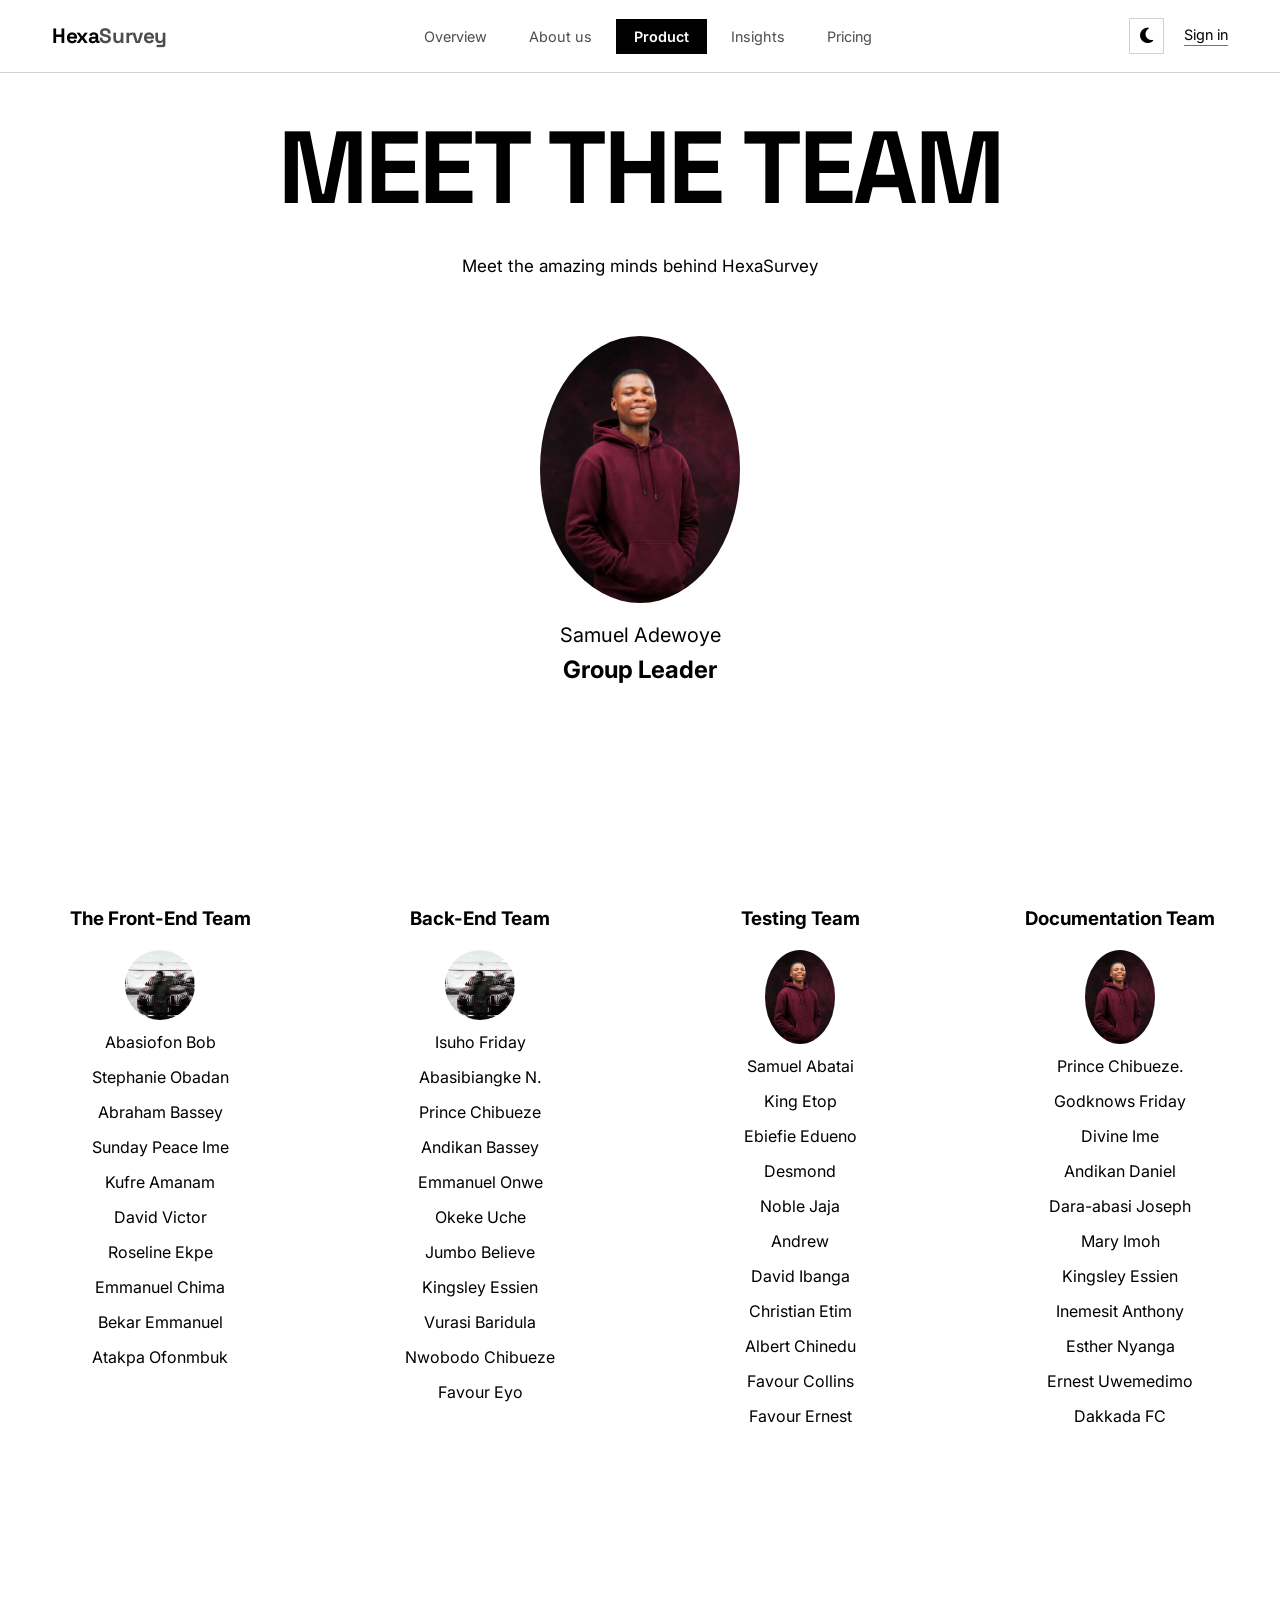
==== about-us.html @ a9819d5c "Update navigation links and correct page title in HTML files" ====
<!DOCTYPE html>
<html lang="en">
<head>
    <meta charset="UTF-8">
    <meta name="viewport" content="width=device-width, initial-scale=1.0">
    <link rel="preconnect" href="https://fonts.googleapis.com">
    <link rel="preconnect" href="https://fonts.gstatic.com" crossorigin>
    <link href="https://fonts.googleapis.com/css2?family=Space+Grotesk:wght@500;600;700&family=Inter:wght@400;500;600&family=JetBrains+Mono:wght@400;500;600&display=swap" rel="stylesheet">
    <link rel="stylesheet" href="https://cdnjs.cloudflare.com/ajax/libs/font-awesome/6.4.0/css/all.min.css">
    <link rel="stylesheet" href="surv-land.css">
    <title>About Us - HexaSurvey</title>

    <style>
    body {
        padding-bottom: 200px;
    }
    .the-actual-team {
        display: grid;
        grid-template-columns: 1fr 1fr 1fr 1fr;
        margin-top: 40px;
        place-content: center;
        min-height: 100vh;
        align-items: start;
        justify-items: center;
    }

    @media (max-width: 800px) {
        .the-actual-team {
            grid-template-columns: 1fr 1fr;
            row-gap: 50px;
            place-content: center;
            min-height: 100vh;
            align-items: start;
            justify-items: center;
        }
    }

    .the-actual-team h3 {
        color: var(--white);
        text-align: center;
        margin-bottom: 20px;
    }

    .front-end div {
        display: flex;
        flex-direction: column;
        align-items: center;
        gap: 12px;
        margin: 15px;
    }

    .front-end img {
        width: 70px;
        border-radius: 50%;
    }

    .back-end div {
        display: flex;
        flex-direction: column;
        align-items: center;
        gap: 12px;
        margin: 15px;
    }

    .back-end img {
        width: 70px;
        border-radius: 50%;
    }

    @keyframes scroll-reveal {
        from {
            opacity: 0;
            transform: translateX(60px) scale(0.85);
        }
        to {
            opacity: 1;
            transform: translateY(0) scale(1);
        }
    }

    .prince,
    .the-actual-team h3,
    .front-end div, 
    .back-end div {
        animation: scroll-reveal linear both;
        animation-timeline: view();
        animation-range: entry 10% cover 30%;
    }
    </style>
</head>

<header class="nav">
  <div class="nav-inner">
    <div class="logo">Hexa<span class="x">Survey</span></div>
    <ul class="nav-links">
      <li><a href="#features">Overview</a></li>
      <li><a href="about-us.html">About us</a></li>
      <li><a href="index.html" class="active">Product</a></li>
      <li><a href="#metrics">Insights</a></li>
      <li><a href="#pricing">Pricing</a></li>
    </ul>
    <!-- Inside <header class="nav"> -> <div class="nav-actions"> -->
<div class="nav-actions">
  <button id="themeToggle" class="theme-toggle-btn" aria-label="Toggle theme">
    <i class="fa-solid fa-sun" id="themeIcon"></i>
  </button>
  <a href="auth.html" class="sign-in nav-cta">Sign in</a>
  <div class="bar"><i class="fa-solid fa-bars"></i></div>
</div>
  </div>
  <div class="wrappednav">
    <div class="close-bar"><i class="fa-solid fa-xmark"></i></div>
    <ul class="nav-linkss">
      <li><a href="index.html#features">Overview</a></li>
      <li><a href="about-us.html">About us</a></li>
      <li><a href="index.html" class="active">Product</a></li>
      <li><a href="index.html#metrics">Insights</a></li>
      <li><a href="index.html#pricing">Pricing</a></li>
      <li><a href="auth.html">Sign in</a></li>
    </ul>
  </div>
</header>

<body>
    <section class="" style="margin-top: 120px;">
        <h1 class="headline" style="text-align: center;">
            <span><em>Meet the Team</em></span>
        </h1>
        <p style="text-align: center; margin-top: 40px; font-size: 17px;"> Meet the amazing minds behind HexaSurvey</p>
    </section>
<br><br><br>
    <section class="prince">
        <img src="prince.jpeg" style="width: 200px; border-radius: 50%; display: block; margin-left: auto; margin-right: auto;">
          <p style="text-align: center; margin-top: 20px; font-size: 20px;">Samuel Adewoye</p>
        <h2 style="text-align: center; margin-top: 8px;">Group Leader</h2>
    </section>

    <section class="the-actual-team">
        <section class="front-end">
            <h3>The Front-End Team</h3>
            <div><img src="my dp.jpg"> <p> Abasiofon Bob</p></div>
            <div> <p> Stephanie Obadan</p></div>
            <div> <p> Abraham Bassey</p></div>
            <div> <p> Sunday Peace Ime</p></div>
            <div> <p> Kufre Amanam</p></div>
            <div> <p> David Victor</p></div>
            <div> <p> Roseline Ekpe</p></div>
            <div> <p> Emmanuel Chima</p></div>
            <div> <p> Bekar Emmanuel</p></div>
            <div> <p> Atakpa Ofonmbuk</p></div>
        </section>

        <section class="back-end">
            <h3>Back-End Team</h3>
            <div> <img src="my dp.jpg"> <p> Isuho Friday</p></div>
            <div> <p>Abasibiangke N.</p></div>
            <div> <p> Prince Chibueze</p></div>
            <div> <p> Andikan Bassey</p></div>
            <div> <p> Emmanuel Onwe</p></div>
            <div> <p> Okeke Uche</p></div>
            <div> <p> Jumbo Believe</p></div>
            <div> <p> Kingsley Essien</p></div>
            <div> <p> Vurasi Baridula</p></div>
            <div> <p> Nwobodo Chibueze</p></div>
            <div> <p> Favour Eyo</p></div>
        </section>

        <section class="back-end">
             <h3>Testing Team</h3>
            <div><img src="prince.jpeg"> <p> Samuel Abatai</p></div>
            <div> <p>King Etop</p></div> <div> <p> Ebiefie Edueno</p></div>
            <div> <p> Desmond</p></div>
            <div> <p> Noble Jaja</p></div>
            <div> <p> Andrew</p></div>
            <div> <p> David Ibanga</p></div>
            <div> <p> Christian Etim</p></div>
            <div> <p> Albert Chinedu</p></div>
            <div> <p> Favour Collins</p></div>
            <div> <p> Favour Ernest</p></div>
        </section>

        <section class="back-end">
             <h3>Documentation Team</h3>
            <div> <img src="prince.jpeg"> <p> Prince Chibueze.</p></div>
            <div> <p> Godknows Friday</p></div>
            <div> <p> Divine Ime</p></div>
            <div> <p> Andikan Daniel</p></div>
            <div> <p> Dara-abasi Joseph</p></div>
            <div> <p> Mary Imoh </p></div>
            <div> <p> Kingsley Essien</p></div>
            <div> <p> Inemesit Anthony</p></div>
            <div> <p> Esther Nyanga</p></div>
            <div> <p> Ernest Uwemedimo</p></div>
            <div> <p> Dakkada FC</p></div>
        </section>
    </section>

    <script src="theme.js"></script>
    <script>
      const bar = document.querySelector('.bar');
      const closeBtn = document.querySelector('.close-bar');
      const wrappedNav = document.querySelector('.wrappednav');
      const mobileLinks = document.querySelectorAll('.nav-linkss a');

      bar.addEventListener('click', () => {
        wrappedNav.classList.add('open');
      });

      closeBtn.addEventListener('click', () => {
        wrappedNav.classList.remove('open');
      });

      mobileLinks.forEach(link => {
        link.addEventListener('click', () => {
          wrappedNav.classList.remove('open');
        });
      });
    </script>
</body>
</html>
---- surv-land.css ----
:root {
  
  --bg:            #000000;
  --bg-elevated:   #0a0a0a;
  --bg-card:       #111111;
  --white:         #ffffff;
  --muted:         #a3a3a3;
  --muted-dim:     #737373;
  --border:        rgba(255,255,255,0.18);
  --nav-bg:        rgba(0,0,0,0.85);

  --font-display: 'Space Grotesk', 'Arial Black', sans-serif;
  --font-body:    'Inter', sans-serif;
  --font-mono:    'JetBrains Mono', monospace;

  --fs-hero: clamp(3.2rem, 8vw, 6.4rem);
  --fs-h2:   clamp(2rem, 4.2vw, 3.2rem);
  --fs-h3:   1.4rem;
  --fs-body: 1rem;
  --fs-sm:   0.85rem;

  --maxw: 1240px;
  --radius-lg: 0px;
  --radius-md: 0px;
  --radius-pill: 0px;
  --gap: 24px;

  --ease-out: cubic-bezier(.16,.84,.44,1);
  --dur-slow: 900ms;
  --dur-med: 600ms;
}

html.light-theme {
  --bg:            #ffffff;
  --bg-elevated:   #ffffff;
  --bg-card:       #f4f4f4;
  --white:         #000000;
  --muted:         #4d4d4d;
  --muted-dim:     #737373;
  --border:        rgba(0,0,0,0.18);
  --nav-bg:        rgba(255,255,255,0.85);
}

@media (prefers-reduced-motion: reduce){
  *{ animation-duration: 0.01ms !important; animation-iteration-count: 1 !important; transition-duration: 0.01ms !important; scroll-behavior: auto !important; }
}

*{ box-sizing: border-box; margin:0; padding:0; }
html{ scroll-behavior: smooth; }
body{
  background: var(--bg);
  color: var(--white);
  font-family: var(--font-body);
  overflow-x: hidden;
  -webkit-font-smoothing: antialiased;
  transition: background-color 0.4s ease, color 0.4s ease;
}
a{ color: inherit; text-decoration:none; }
ul{ list-style:none; }
img,svg{ display:block; max-width:100%; }
::selection{ background: var(--white); color: var(--bg); }

section{ position: relative; }
.wrap{ max-width: var(--maxw); margin: 0 auto; padding: 0 32px; }

a:focus-visible, button:focus-visible{
  outline: 2px solid var(--white);
  outline-offset: 3px;
}
.reveal{
  opacity: 0;
  transform: translateY(36px);
  transition: opacity var(--dur-slow) var(--ease-out), transform var(--dur-slow) var(--ease-out);
  will-change: transform, opacity;
}
.reveal.in-view{ opacity: 1; transform: translateY(0); }
.reveal-left{ transform: translateX(-48px); }
.reveal-left.in-view{ transform: translateX(0); }
.reveal-right{ transform: translateX(48px); }
.reveal-right.in-view{ transform: translateX(0); }
.reveal-scale{ transform: scale(.88); }
.reveal-scale.in-view{ transform: scale(1); }
.stagger > *{ transition-delay: calc(var(--i, 0) * 90ms); }

header.nav{
  position: fixed; top:0; left:0; right:0; z-index: 100;
  backdrop-filter: blur(14px);
  background: var(--nav-bg);
  border-bottom: 1px solid var(--border);
  transition: background 0.4s ease, border-color 0.4s ease;
}
.theme-toggle-btn {
  background: transparent;
  border: 1px solid var(--border);
  font-size: 1.1rem;
  color: var(--white);
  cursor: pointer;
  padding: 8px 10px;
  display: inline-flex;
  align-items: center;
  justify-content: center;
  transition: border-color 0.3s ease, color 0.3s ease;
}
.theme-toggle-btn:hover {
  border-color: var(--white);
}

.nav-inner{
  display:flex; align-items:center; justify-content:space-between;
  padding: 18px 32px; max-width: var(--maxw); margin:0 auto;
}
.logo{
  font-family: var(--font-display);
  font-weight: 700; font-size: 1.3rem; letter-spacing: -0.02em;
  display:flex; align-items:center;
}
.logo .x{ color: var(--muted); }
.nav-links{ display:flex; align-items:center; gap: 6px; }
.nav-links li a{
  font-size: 0.9rem; color: var(--muted); padding: 9px 18px;
  transition: color .3s, background .3s;
}
.nav-links li a:hover{ color: var(--white); }
.nav-links li a.active{
  background: var(--white); color: var(--bg); font-weight: 600;
}
.nav-actions{
  display: flex;
  align-items: center;
  gap: 20px;
}
.sign-in{ font-size: 0.9rem; border-bottom: 1px solid var(--muted-dim); padding-bottom: 2px; transition: border-color .3s, color .3s; }
.sign-in:hover{ border-color: var(--white); color: var(--white); }
.nav-links li, .nav-cta{ opacity:0; transform: translateY(-14px); animation: navDrop .6s var(--ease-out) forwards; }
.logo{ opacity:0; animation: navDrop .6s var(--ease-out) forwards; }
.nav-links li:nth-child(1){ animation-delay: .05s; }
.nav-links li:nth-child(2){ animation-delay: .12s; }
.nav-links li:nth-child(3){ animation-delay: .19s; }
.nav-links li:nth-child(4){ animation-delay: .26s; }
.nav-links li:nth-child(5){ animation-delay: .33s; }
.nav-cta{ animation-delay: .4s; }
@keyframes navDrop{ to{ opacity:1; transform: translateY(0); } }

.bar{
  display: none;
  font-size: 1.5rem;
  color: var(--white);
  cursor: pointer;
  transition: color 0.3s;
}
.bar:hover{ color: var(--muted); }

.wrappednav{
  position: fixed;
  top: 0;
  right: -100%;
  width: 100%;
  height: 100vh;
  background: var(--bg);
  z-index: 200;
  display: flex;
  flex-direction: column;
  justify-content: center;
  align-items: center;
  transition: right 0.4s var(--ease-out);
}
.wrappednav.open{ right: 0; }
.close-bar{
  position: absolute;
  top: 24px;
  right: 32px;
  font-size: 1.8rem;
  color: var(--white);
  cursor: pointer;
  transition: color 0.3s;
}
.close-bar:hover{ color: var(--muted); }
.nav-linkss{
  display: flex;
  flex-direction: column;
  align-items: center;
  gap: 24px;
}
.nav-linkss li a{
  font-family: var(--font-display);
  font-size: 1.8rem;
  color: var(--muted);
  transition: color 0.3s;
}
.nav-linkss li a:hover, .nav-linkss li a.active{ color: var(--white); }

.hero{
  min-height: 100vh;
  padding: 150px 0 90px;
  position: relative;
  overflow: hidden;
  background: var(--bg);
}
.blob{ display: none; }

.hero-grid{
  display:grid; grid-template-columns: 1.15fr 1fr; gap: 40px; align-items:center;
  position: relative; z-index:2;
}
.eyebrow{
  font-family: var(--font-mono); font-size: 0.78rem; letter-spacing: 0.14em; text-transform: uppercase;
  color: var(--muted); margin-bottom: 22px; display:flex; align-items:center; gap:10px;
}
.eyebrow::before{ content:''; width:8px; height:8px; background: var(--white); animation: pulseDot 1.8s ease-in-out infinite; }
@keyframes pulseDot{ 0%,100%{ opacity:1; transform:scale(1);} 50%{ opacity:.4; transform:scale(1.4);} }

h1.headline{
  font-family: var(--font-display); font-weight: 700; letter-spacing: -0.03em;
  font-size: var(--fs-hero); line-height: 0.94; text-transform: uppercase;
  color: var(--white);
}
h1.headline span{ display:block; overflow:hidden; }
h1.headline span em{
  font-style: normal; display:block;
  transform: translateY(110%); animation: lineUp 1s var(--ease-out) forwards;
}
h1.headline span:nth-child(2) em{ animation-delay: .12s; color: var(--muted); }
@keyframes lineUp{ to{ transform: translateY(0); } }

.hero-sub{
  margin-top: 26px; color: var(--muted); font-size: 1.05rem; max-width: 420px;
  opacity:0; animation: fadeUp 1s var(--ease-out) forwards; animation-delay: .5s;
}
@keyframes fadeUp{ from{ opacity:0; transform: translateY(20px);} to{ opacity:1; transform:translateY(0);} }

.hero-ctas{ display:flex; gap:14px; margin-top: 38px; opacity:0; animation: fadeUp 1s var(--ease-out) forwards; animation-delay: .65s; }
.btn{
  font-family: var(--font-body); font-weight: 600; font-size: 0.92rem;
  padding: 15px 28px; cursor:pointer; border: 1px solid var(--white);
  transition: transform .35s var(--ease-out), background .35s, color .35s;
}
.btn-primary{
  background: var(--white);
  color: var(--bg);
}
.btn-primary:hover{ transform: translateY(-3px); }
.btn-ghost{
  background: transparent; color: var(--white); border: 1px solid var(--border);
}
.btn-ghost:hover{ border-color: var(--white); transform: translateY(-3px); }

.hero-right{ display:flex; flex-direction: column; gap: 22px; }
.hero-right-head{ opacity:0; animation: fadeUp 1s var(--ease-out) forwards; animation-delay: .3s; }
.hero-right-head h2{
  font-family: var(--font-display); font-size: 1.6rem; font-weight: 600; line-height:1.2; margin-bottom:10px;
  color: var(--white);
}
.hero-right-head p{ color: var(--muted); font-size: 0.95rem; max-width: 340px; }

.stat-cards{ display:flex; gap: 16px; }
.stat-card{
  flex:1; background: var(--bg-card); border: 1px solid var(--border);
  padding: 22px 20px; opacity:0; transform: translateY(30px);
  animation: fadeUp .9s var(--ease-out) forwards;
}
.stat-card:nth-child(1){ animation-delay: .6s; }
.stat-card:nth-child(2){ animation-delay: .75s; }
.stat-card .num{
  font-family: var(--font-mono); font-size: 1.6rem; font-weight: 600; color: var(--white);
}
.stat-card .label{ font-size: 0.82rem; color: var(--muted-dim); margin-top: 8px; }

.logos-section{ padding: 70px 0 40px; border-bottom: 1px solid var(--border); }
.logos-label{ text-align:center; font-family: var(--font-mono); font-size:0.78rem; letter-spacing:.12em; text-transform:uppercase; color: var(--muted-dim); margin-bottom: 34px; }
.marquee{ overflow:hidden; position: relative; mask-image: linear-gradient(90deg, transparent, black 12%, black 88%, transparent); }
.marquee-track{ display:flex; gap: 70px; width: max-content; animation: scrollLeft 26s linear infinite; }
.marquee-track span{ font-family: var(--font-display); font-weight:600; font-size:1.3rem; color: var(--muted-dim); white-space:nowrap; }
@keyframes scrollLeft{ from{ transform: translateX(0);} to{ transform: translateX(-50%);} }

.features{ padding: 140px 0; }
.section-head{ max-width: 640px; margin-bottom: 70px; }
.section-head .eyebrow{ margin-bottom:16px; }
.section-head h2{ font-family: var(--font-display); font-size: var(--fs-h2); font-weight:700; letter-spacing:-0.02em; line-height:1.05; color: var(--white); }
.section-head p{ color: var(--muted); margin-top: 18px; font-size:1.05rem; max-width: 480px; }

.feature-grid{ display:grid; grid-template-columns: repeat(3, 1fr); gap: var(--gap); }
.feature-card{
  background: var(--bg-elevated); border:1px solid var(--border);
  padding: 38px 30px; transition: transform .5s var(--ease-out), border-color .5s;
}
.feature-card:hover{ transform: translateY(-8px); border-color: var(--white); }
.feature-card h3{ font-family: var(--font-display); font-size: 1.25rem; font-weight:600; margin-bottom: 12px; color: var(--white); }
.feature-card p{ color: var(--muted); font-size: 0.94rem; line-height:1.6; }
.feature-tag{ font-family: var(--font-mono); font-size:0.75rem; color: var(--muted-dim); margin-bottom:14px; display:block; letter-spacing:.08em; }

.metrics{
  padding: 110px 0;
  border-top:1px solid var(--border); border-bottom:1px solid var(--border);
}
.metrics-grid{ display:grid; grid-template-columns: repeat(4,1fr); gap: 30px; text-align:center; }
.metric .num{
  font-family: var(--font-mono); font-weight:600; font-size: clamp(2.2rem, 4vw, 3.2rem);
  color: var(--white);
}
.metric .label{ color: var(--muted-dim); font-size:0.88rem; margin-top:10px; }

.testimonial{ padding: 140px 0; text-align:center; }
.testimonial blockquote{
  font-family: var(--font-display); font-size: clamp(1.5rem, 3vw, 2.3rem); font-weight:600;
  max-width: 820px; margin: 0 auto; line-height:1.3; letter-spacing:-0.01em; color: var(--white);
}
.testimonial .quote-mark{ font-size: 4rem; color: var(--muted); line-height:0; display:block; margin-bottom: 10px; font-family: var(--font-display); }
.testimonial-author{ margin-top: 34px; color: var(--muted); font-size:0.95rem; }
.testimonial-author strong{ color: var(--white); }

.cta-band{
  margin: 0 32px 140px; max-width: calc(var(--maxw) - 64px); margin-left:auto; margin-right:auto;
  padding: 90px 60px; text-align:center; position: relative; overflow:hidden;
  background: var(--bg-elevated);
  border: 1px solid var(--border);
}
.cta-band h2{ font-family: var(--font-display); font-size: var(--fs-h2); font-weight:700; letter-spacing:-0.02em; position:relative; z-index:2; color: var(--white); }
.cta-band p{ color: var(--muted); margin: 18px 0 36px; position:relative; z-index:2; }
.cta-band .hero-ctas{ justify-content:center; position:relative; z-index:2; opacity:1; animation:none; }

footer{ padding: 50px 0; border-top: 1px solid var(--border); }
.footer-inner{ display:flex; justify-content:space-between; align-items:center; flex-wrap:wrap; gap:16px; }
.footer-links{ display:flex; gap: 28px; }
.footer-links a{ color: var(--muted-dim); font-size:0.88rem; transition: color .3s; }
.footer-links a:hover{ color: var(--white); }
.footer-copy{ color: var(--muted-dim); font-size:0.82rem; font-family: var(--font-mono); }

@media (max-width: 800px){
  .hero-grid{ grid-template-columns: 1fr; }
  .hero{ padding-top: 130px; }
  .nav-links{ display:none; }
  .feature-grid{ grid-template-columns: 1fr; }
  .metrics-grid{ grid-template-columns: repeat(2,1fr); }
  .cta-band{ margin: 0 16px 100px; padding: 60px 30px; }
  .stat-cards{ flex-direction:column; }
  .bar{ display: block; }
  .sign-in{ display: none; }
}
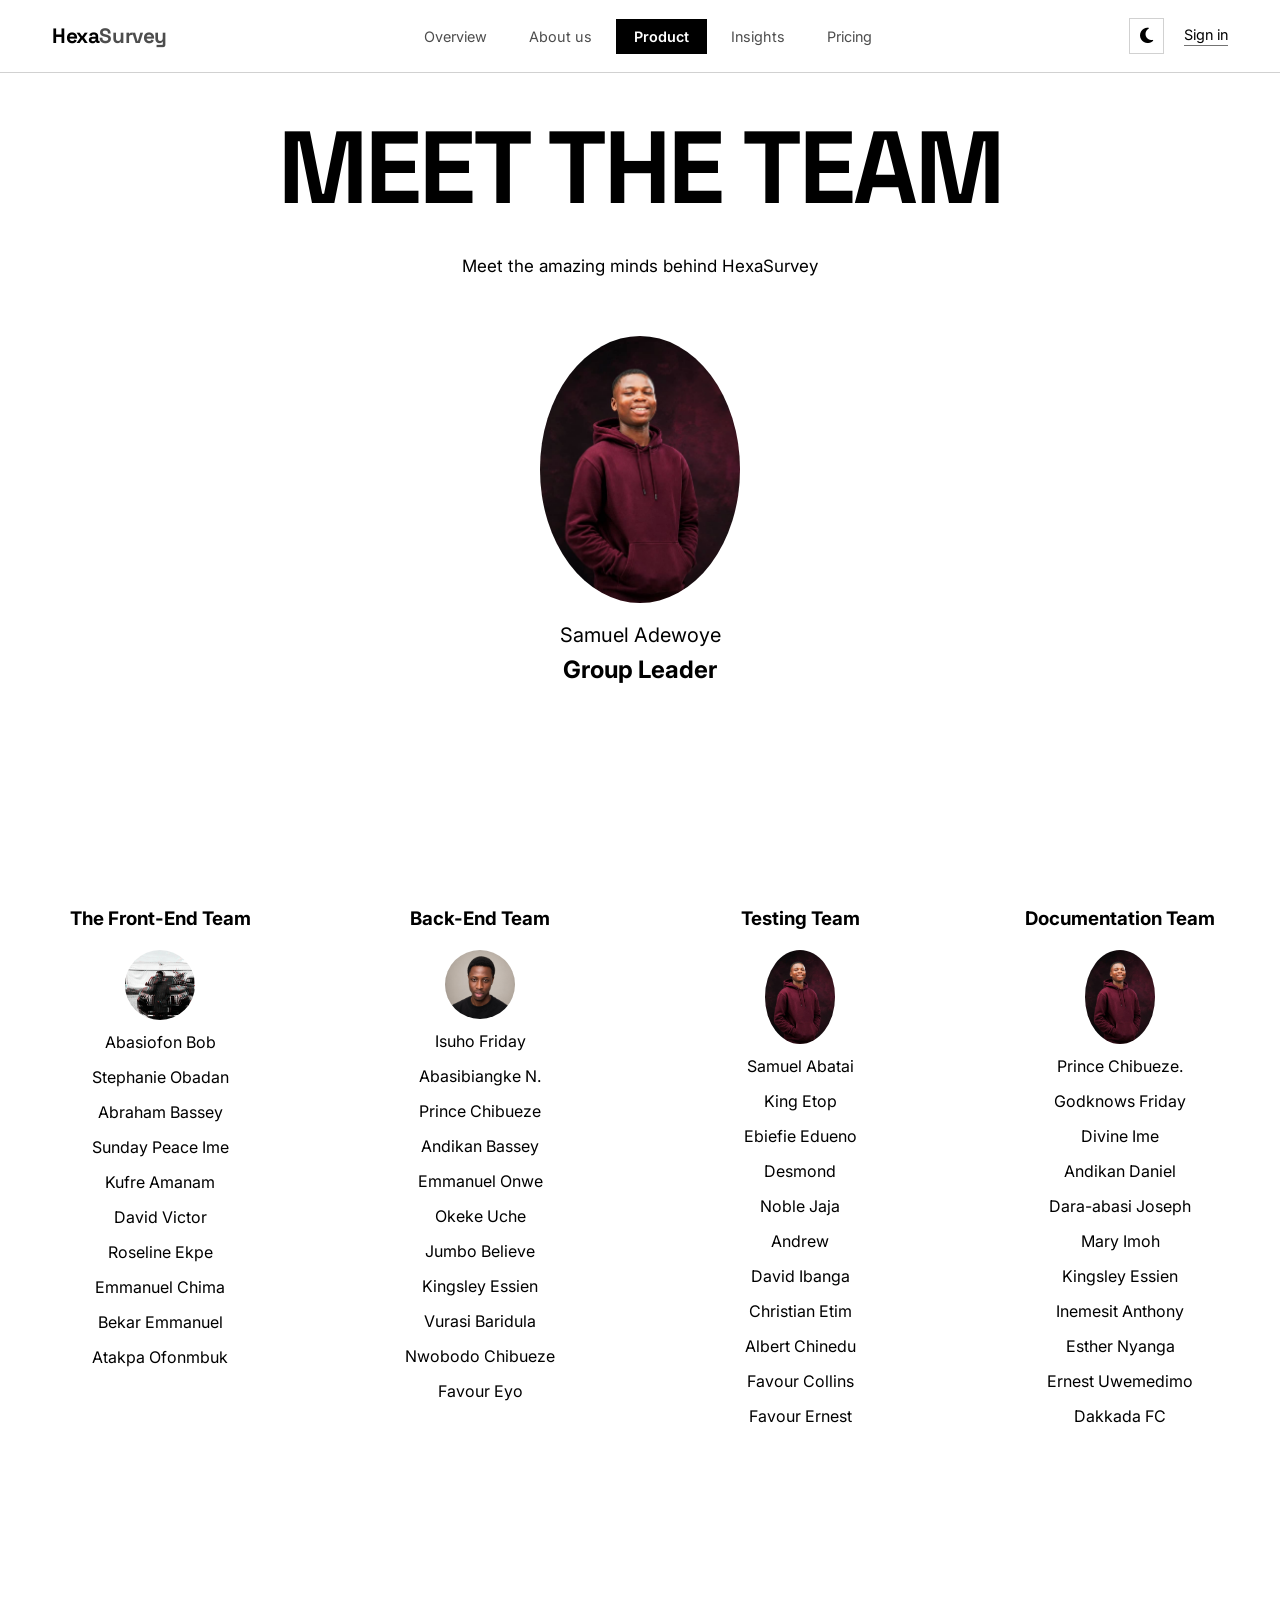
==== commit 7df0edd7: "Add Isuho's profile image to the About Us page" ====
--- a/about-us.html
+++ b/about-us.html
@@ -152,7 +152,7 @@
 
         <section class="back-end">
             <h3>Back-End Team</h3>
-            <div> <img src="my dp.jpg"> <p> Isuho Friday</p></div>
+            <div> <img src="Isuho.jpg"> <p> Isuho Friday</p></div>
             <div> <p>Abasibiangke N.</p></div>
             <div> <p> Prince Chibueze</p></div>
             <div> <p> Andikan Bassey</p></div>
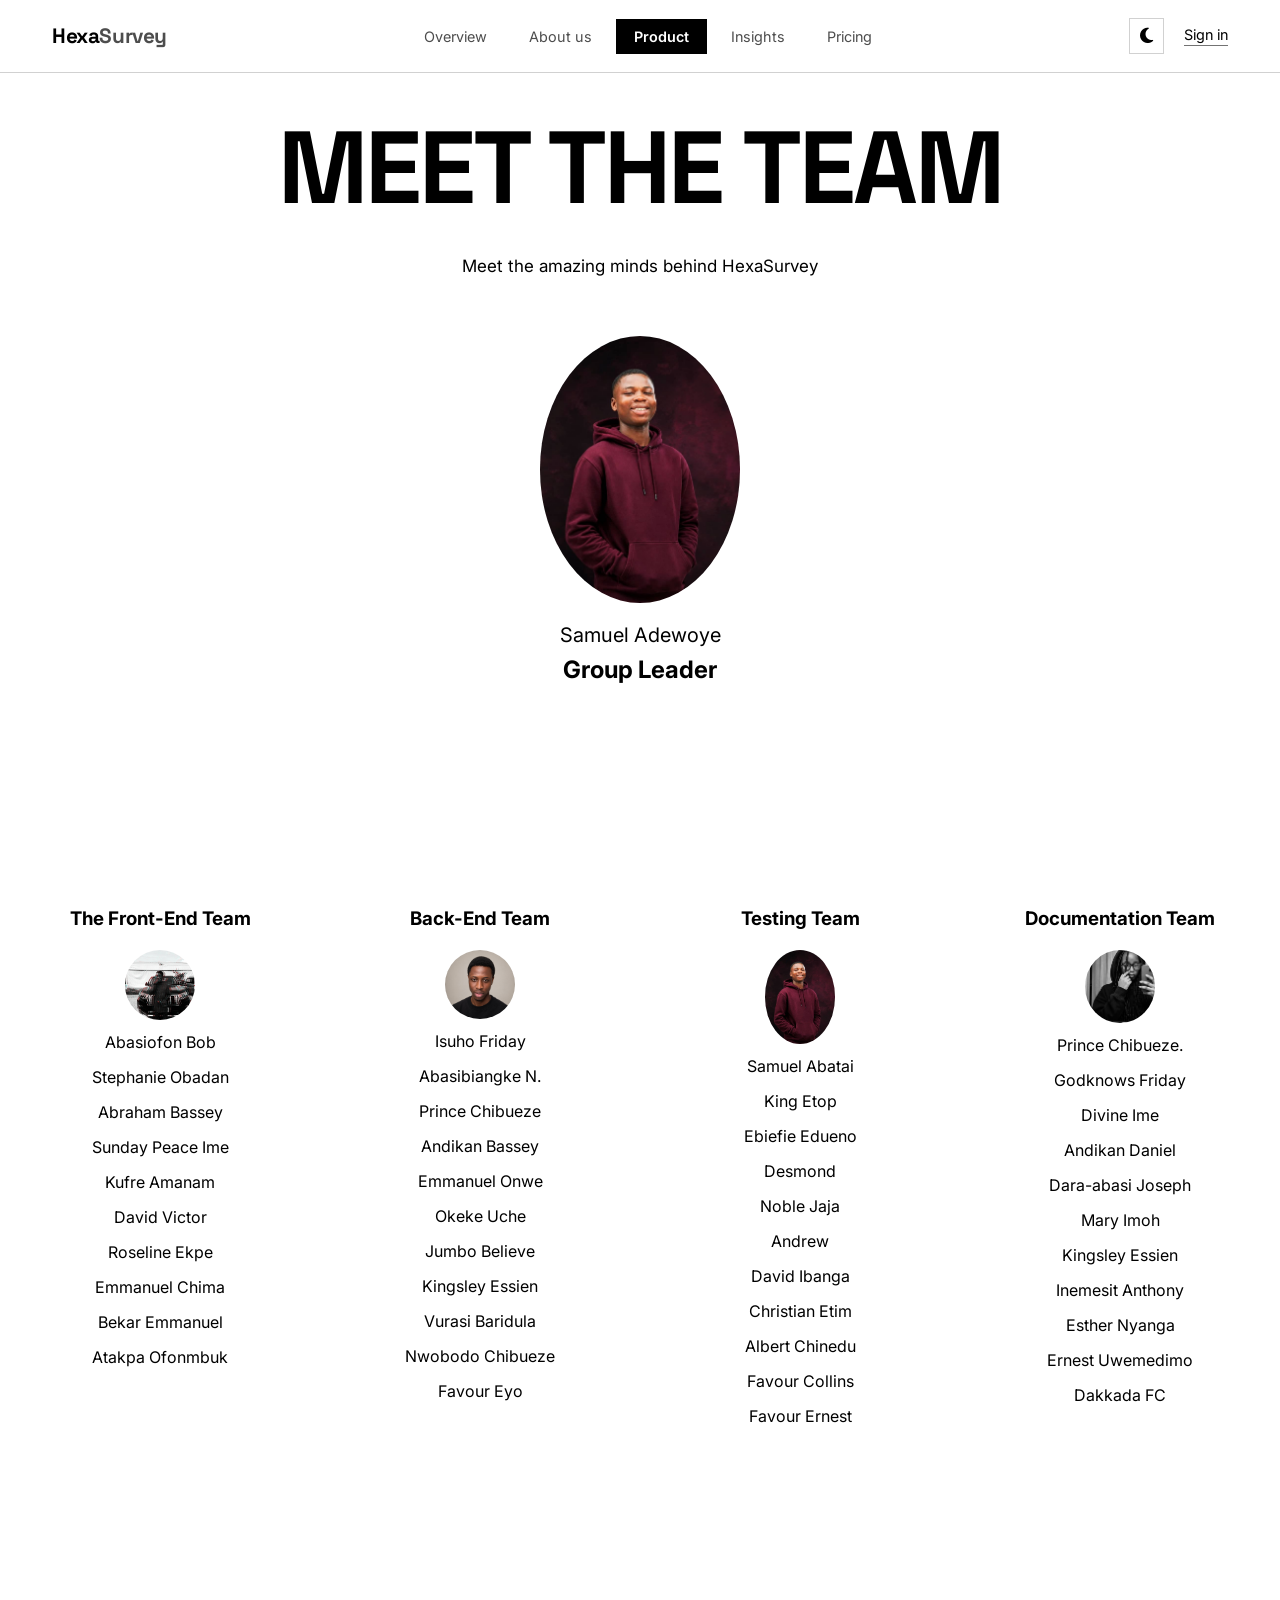
==== commit d717595b: "Update documentation team image to use Steph's photo" ====
--- a/about-us.html
+++ b/about-us.html
@@ -181,7 +181,7 @@
 
         <section class="back-end">
              <h3>Documentation Team</h3>
-            <div> <img src="prince.jpeg"> <p> Prince Chibueze.</p></div>
+            <div> <img src="steph.jpg"> <p> Prince Chibueze.</p></div>
             <div> <p> Godknows Friday</p></div>
             <div> <p> Divine Ime</p></div>
             <div> <p> Andikan Daniel</p></div>
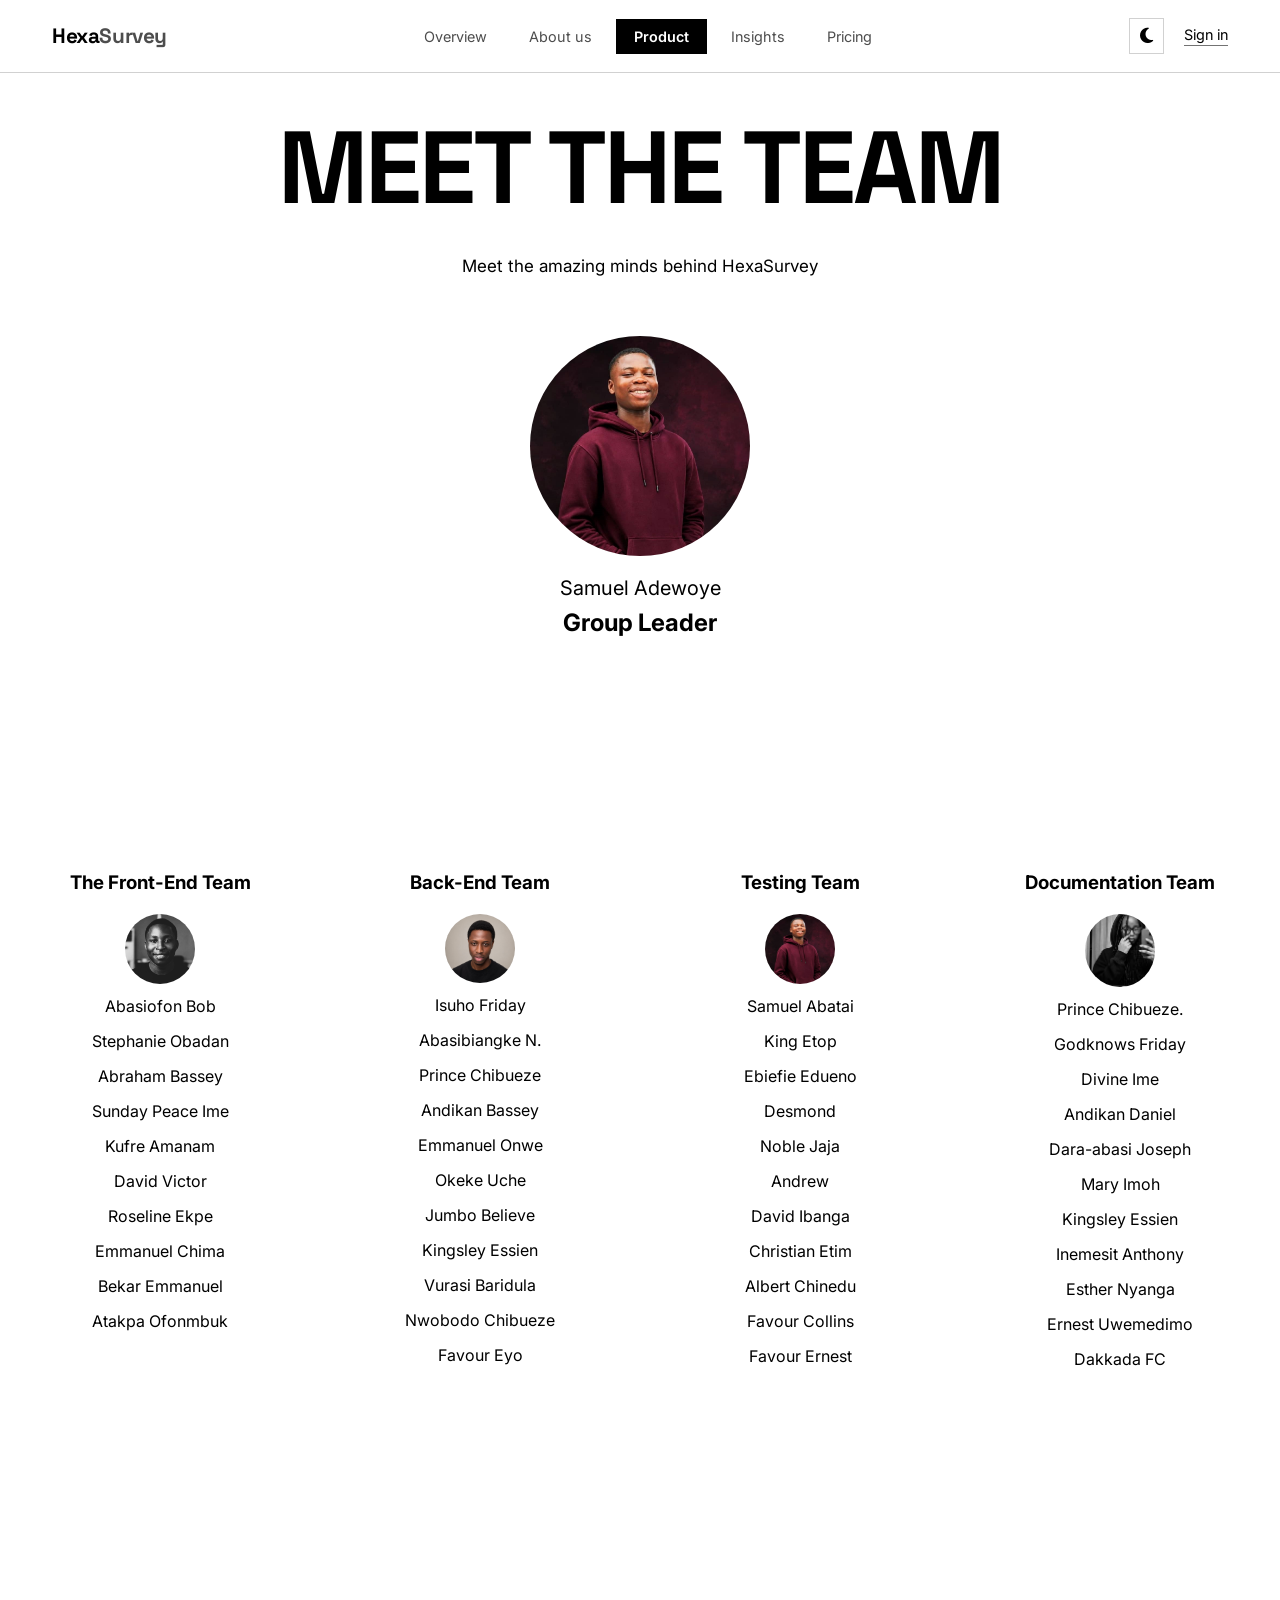
==== commit b765b882: "Update team images and adjust prince image size" ====
--- a/about-us.html
+++ b/about-us.html
@@ -130,7 +130,7 @@
     </section>
 <br><br><br>
     <section class="prince">
-        <img src="prince.jpeg" style="width: 200px; border-radius: 50%; display: block; margin-left: auto; margin-right: auto;">
+        <img src="prince.jpeg" style="width: 220px; border-radius: 50%; display: block; margin-left: auto; margin-right: auto;">
           <p style="text-align: center; margin-top: 20px; font-size: 20px;">Samuel Adewoye</p>
         <h2 style="text-align: center; margin-top: 8px;">Group Leader</h2>
     </section>
@@ -138,7 +138,7 @@
     <section class="the-actual-team">
         <section class="front-end">
             <h3>The Front-End Team</h3>
-            <div><img src="my dp.jpg"> <p> Abasiofon Bob</p></div>
+            <div><img src="fhonz-black-tshirt.png"> <p> Abasiofon Bob</p></div>
             <div> <p> Stephanie Obadan</p></div>
             <div> <p> Abraham Bassey</p></div>
             <div> <p> Sunday Peace Ime</p></div>
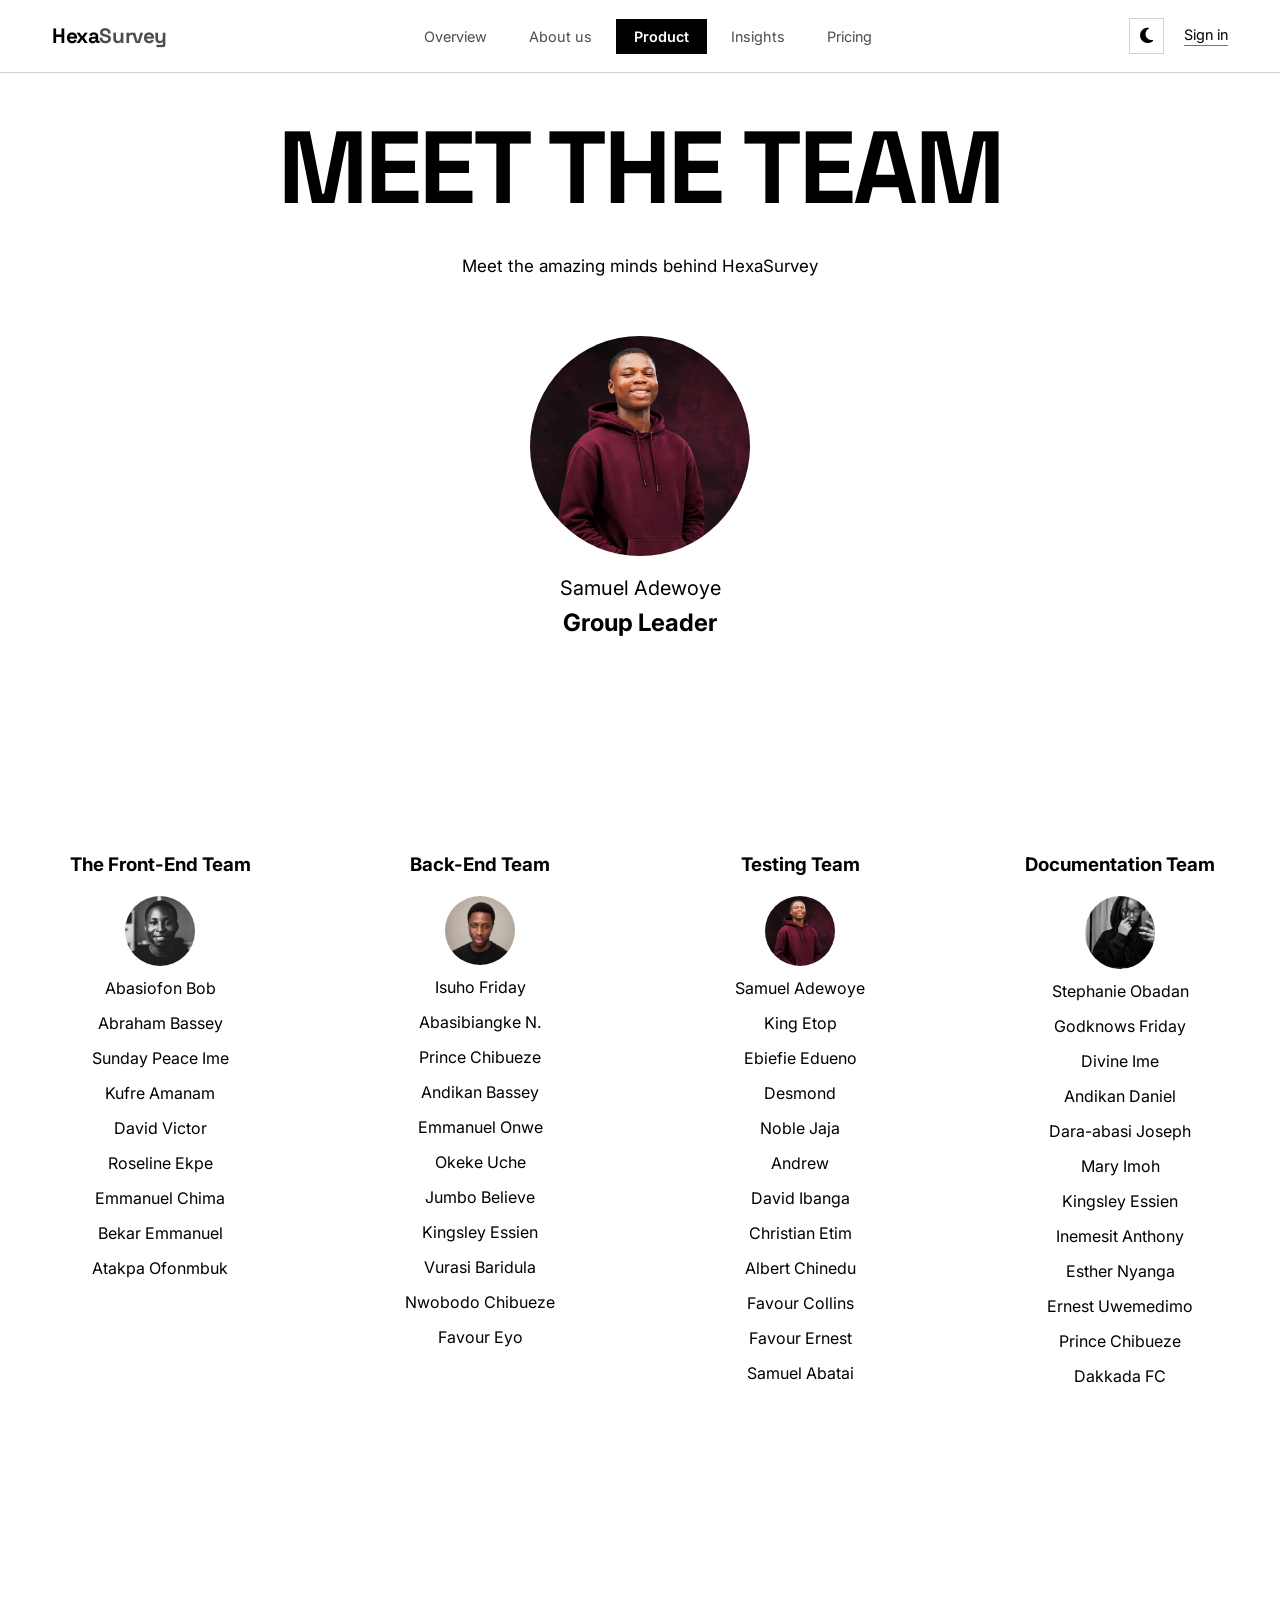
==== commit e74cb475: "Update team member names and correct image references in About Us section" ====
--- a/about-us.html
+++ b/about-us.html
@@ -139,7 +139,7 @@
         <section class="front-end">
             <h3>The Front-End Team</h3>
             <div><img src="fhonz-black-tshirt.png"> <p> Abasiofon Bob</p></div>
-            <div> <p> Stephanie Obadan</p></div>
+            
             <div> <p> Abraham Bassey</p></div>
             <div> <p> Sunday Peace Ime</p></div>
             <div> <p> Kufre Amanam</p></div>
@@ -167,7 +167,7 @@
 
         <section class="back-end">
              <h3>Testing Team</h3>
-            <div><img src="prince.jpeg"> <p> Samuel Abatai</p></div>
+            <div><img src="prince.jpeg"> <p> Samuel Adewoye</p></div>
             <div> <p>King Etop</p></div> <div> <p> Ebiefie Edueno</p></div>
             <div> <p> Desmond</p></div>
             <div> <p> Noble Jaja</p></div>
@@ -177,11 +177,12 @@
             <div> <p> Albert Chinedu</p></div>
             <div> <p> Favour Collins</p></div>
             <div> <p> Favour Ernest</p></div>
+            <div> <p> Samuel Abatai</p></div>
         </section>
 
         <section class="back-end">
              <h3>Documentation Team</h3>
-            <div> <img src="steph.jpg"> <p> Prince Chibueze.</p></div>
+            <div> <img src="steph.jpg"> <p> Stephanie Obadan</p></div>
             <div> <p> Godknows Friday</p></div>
             <div> <p> Divine Ime</p></div>
             <div> <p> Andikan Daniel</p></div>
@@ -191,6 +192,7 @@
             <div> <p> Inemesit Anthony</p></div>
             <div> <p> Esther Nyanga</p></div>
             <div> <p> Ernest Uwemedimo</p></div>
+            <div> <p> Prince Chibueze</p></div>
             <div> <p> Dakkada FC</p></div>
         </section>
     </section>
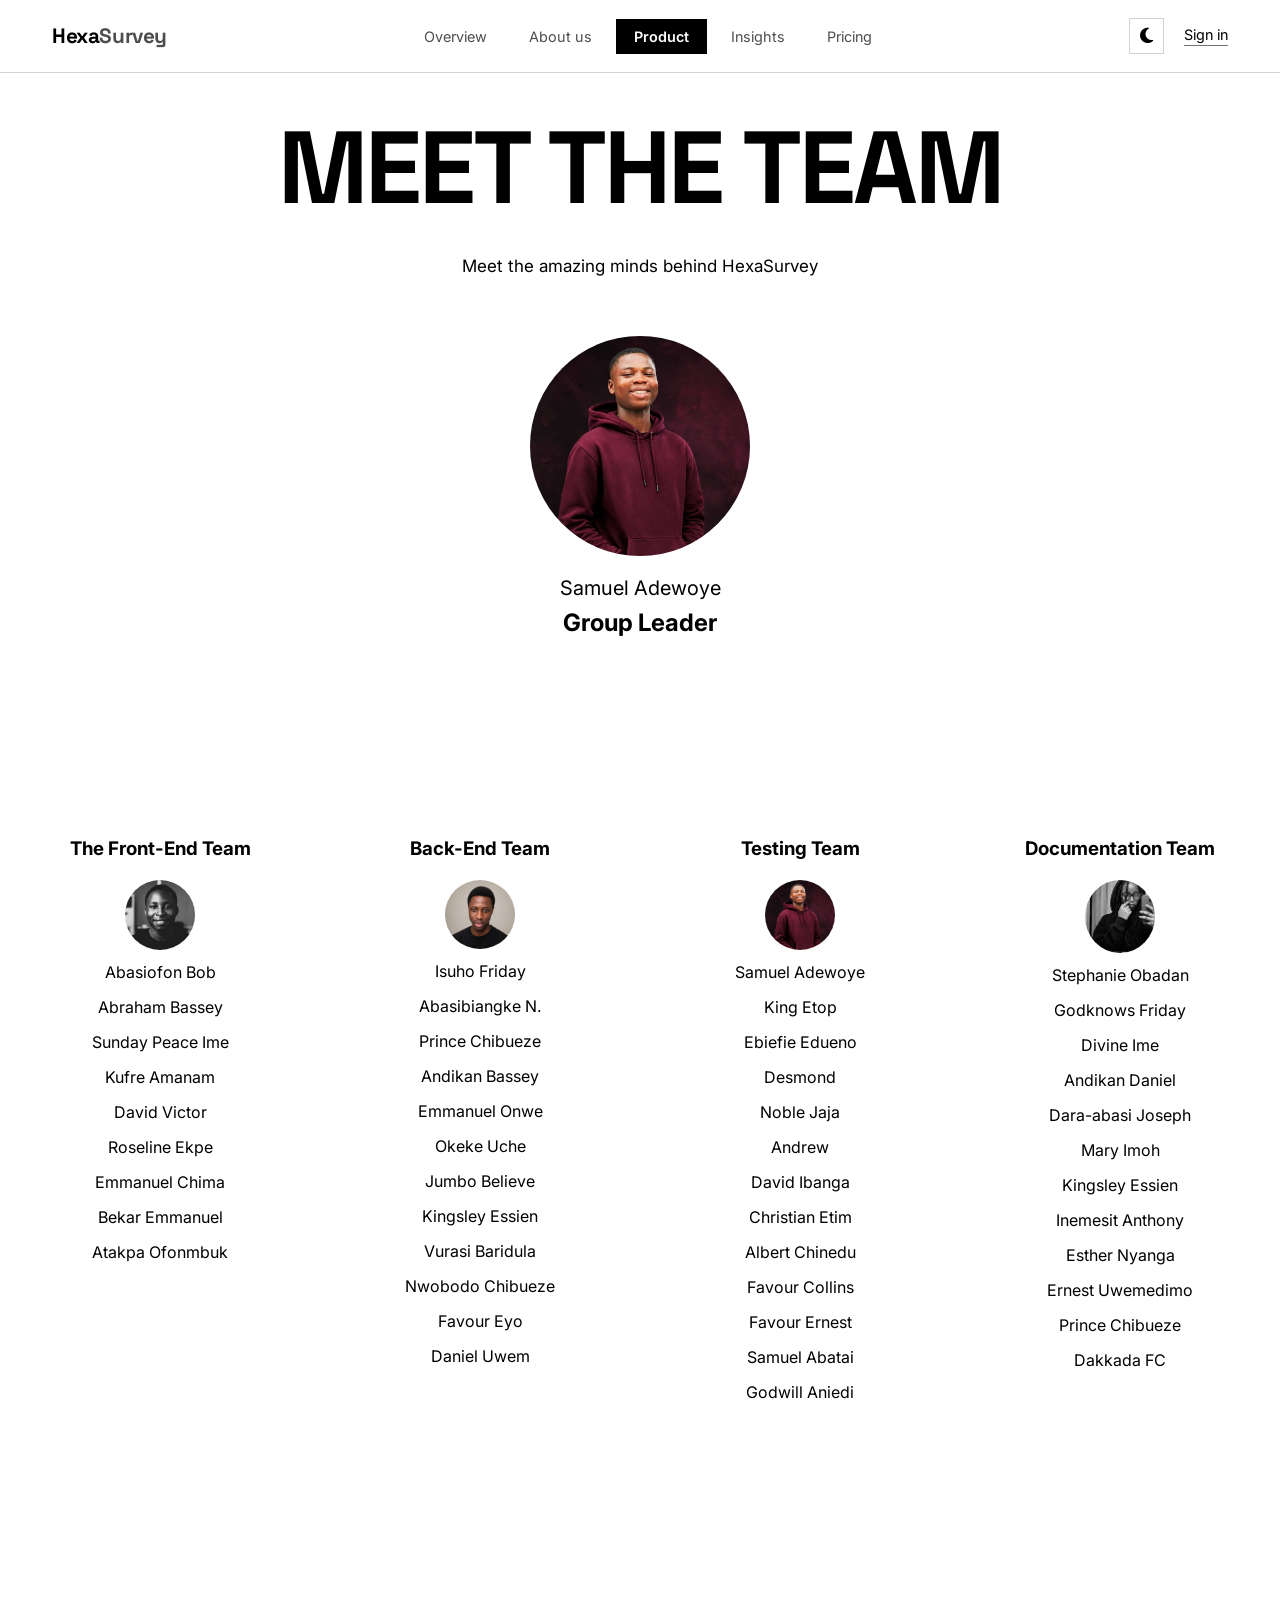
==== commit 8ab2ae1f: "about-us.html" ====
--- a/about-us.html
+++ b/about-us.html
@@ -163,6 +163,7 @@
             <div> <p> Vurasi Baridula</p></div>
             <div> <p> Nwobodo Chibueze</p></div>
             <div> <p> Favour Eyo</p></div>
+             <div> <p>Daniel Uwem</p></div>
         </section>
 
         <section class="back-end">
@@ -178,6 +179,7 @@
             <div> <p> Favour Collins</p></div>
             <div> <p> Favour Ernest</p></div>
             <div> <p> Samuel Abatai</p></div>
+             <div> <p> Godwill Aniedi</p></div>
         </section>
 
         <section class="back-end">
